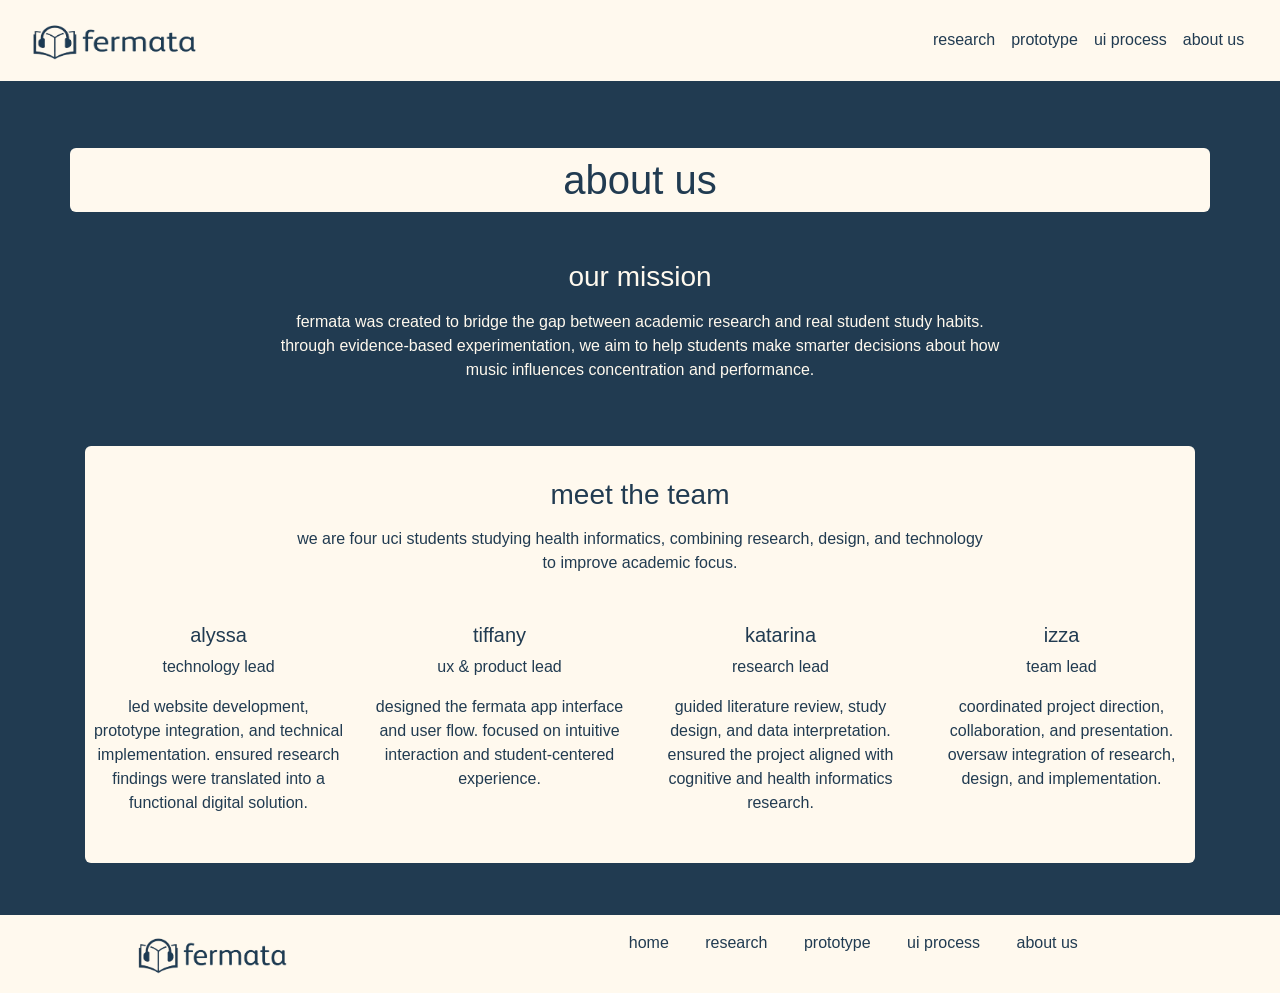
==== aboutus.html @ 36b7a8f8 "updates to index, created other pages" ====
<!DOCTYPE html>
<html lang="en">

<head>
  <meta charset="UTF-8">
  <meta name="viewport" content="width=device-width, initial-scale=1.0">
  
  <title>fermata - about us</title>
  <link rel="shortcut icon" type="image/jpg" href="elements/favicon.png">
  <link rel="stylesheet" href="https://cdn.jsdelivr.net/npm/bootstrap@4.6.2/dist/css/bootstrap.min.css">
  <link href="style.css" rel="stylesheet">
  <script src="https://code.jquery.com/jquery-3.5.1.slim.min.js"></script>
  <script src="https://cdn.jsdelivr.net/npm/bootstrap@4.6.0/dist/js/bootstrap.bundle.min.js"></script>
</head>

<body>
<div class="container my-2 d-flex justify-content-center align-items-center descriptions compact">
  <h1 class="mb-0">about us</h1>
</div>


<div class="container my-5 ">
    
 <!-- MISSION SECTION -->
  <div class="row mb-5">
    <div class="col-lg-8 mx-auto text-center">
      <h3 class="mb-3">our mission</h3>
      <p>
        fermata was created to bridge the gap between academic research and
        real student study habits. through evidence-based experimentation,
        we aim to help students make smarter decisions about how music
        influences concentration and performance.
      </p>
    </div>
  </div>
  <!-- HERO SECTION -->
  

 

  <!-- TEAM SECTION -->
<div class="descriptions compact">
    <div class=" mb-5 justify-content-center">
      <div class="col-lg-8 mx-auto text-center">
        <br>
        <h3 class="mb-3">meet the team</h3>
        <p>
          we are four uci students studying health informatics,
          combining research, design, and technology to improve academic focus.
        </p>
      </div>
    </div>
    <div class="row justify-content-center">
    <!-- Alyssa -->
    <div class="col-12 col-md-6 col-lg-3 mb-4">
      <div class="team-card text-center">
        <h5>alyssa</h5>
        <p class="role">technology lead</p>
        <p>
          led website development, prototype integration, and technical implementation.
          ensured research findings were translated into a functional digital solution.
        </p>
      </div>
    </div>

    <!-- Tiffany -->
    <div class="col-12 col-md-6 col-lg-3 mb-4">
      <div class="team-card text-center">
        <h5>tiffany</h5>
        <p class="role">ux & product lead</p>
        <p>
          designed the fermata app interface and user flow.
          focused on intuitive interaction and student-centered experience.
        </p>
      </div>
    </div>

    <!-- Katarina -->
    <div class="col-12 col-md-6 col-lg-3 mb-4">
      <div class="team-card text-center">
        <h5>katarina</h5>
        <p class="role">research lead</p>
        <p>
          guided literature review, study design, and data interpretation.
          ensured the project aligned with cognitive and health informatics research.
        </p>
      </div>
    </div>

    <!-- Izza -->
    <div class="col-12 col-md-6 col-lg-3 mb-4">
      <div class="team-card text-center">
        <h5>izza</h5>
        <p class="role">team lead</p>
        <p>
          coordinated project direction, collaboration, and presentation.
          oversaw integration of research, design, and implementation.
        </p>
      </div>
    </div>

    </div>
</div>

  <!-- Progress Scroll Bar -->
  <div id="scrollProgressBarContainer">
    <div id="scrollProgressBar"></div>
  </div>
  <nav class="navbar navbar-expand-md fixed-top">
    <div class="container-fluid">
      <a class="navbar-brand" href="index.html"><img src="elements/logo.png" height="45px" width="175px"></a>
      <button class="navbar-toggler" type="button" data-toggle="collapse" data-target="#navbarResponsive">
        <span class="navbar-toggler-icon custom-toggler"></span>
      </button>
      <div class="collapse navbar-collapse" id="navbarResponsive">
        <ul class="navbar-nav ml-auto">
          <li class="nav-item">
            <a class="nav-link" href="research.html">research</a>
          </li>
          <li class="nav-item">
            <a class="nav-link" href="prototype.html">prototype</a>
          </li>
          <li class="nav-item">
            <a class="nav-link" href="uiprocess.html">ui process</a>
          </li>
          <li class="nav-item">
            <a class="nav-link" href="aboutus.html">about us</a>
          </li>
        </ul>
      </div>
    </div>
  </nav>

<br>
<br>





  
  <!-- Scroll Progress Bar Script -->
  <script>
    window.addEventListener('scroll', function() {
      var scrollTop = window.scrollY || document.documentElement.scrollTop;
      var docHeight = document.documentElement.scrollHeight - document.documentElement.clientHeight;
      var scrolled = (scrollTop / docHeight) * 100;
      document.getElementById('scrollProgressBar').style.width = scrolled + '%';
    });
  </script>
</body>

<!--- Footer -->
<footer class="footer">
  <div class="container-fluid">
    <div class="row text-center">
      <div class="col-md-4">
        <a href="index.html"><img src="elements/logo.png" width="300px" height="50px"></a>
      </div>
      <div class="col-md-8 footer-text">
        <a href="index.html">home</a>
        <a href="research.html">research</a>
        <a href="prototype.html">prototype</a>
        <a href="uiprocess.html">ui process</a>
        <a href="aboutus.html">about us</a>
        
      </div>
    </div>
  </div>
</footer>
</html>
---- style.css ----
/* Scroll Progress Bar */
#scrollProgressBarContainer {
  position: fixed;
  top: 70px;
  left: 0;
  width: 100%;
  height: 5px;
  background: transparent;
  z-index: 2000;
}

#scrollProgressBar {
  height: 100%;
  width: 0;
  background: linear-gradient(90deg, #213B51 0%, #213B51 100%);
  transition: width 0.2s ease;
}
@import url('https://fonts.googleapis.com/css?family=Raleway:400,500,700');
@import url('https://fonts.googleapis.com/css?family=Varela:400,500,700');

html, body {
  height: 100%;
  width: 100%;
  font-family: 'Raleway', sans-serif;
  /* make room for fixed navbar */
  padding-top: 70px;
}

body {
  background-color: #213B51; 
  color:#fefcf8
}
  body {
    background-color: #213B51;
    color: #FFF9EE;
    /* small horizontal padding so content doesn't touch viewport edges */
    padding-left: 12px;
    padding-right: 12px;
  }

.navbar {
  padding: .8rem;
  background-color: #FFF9EE; 
  display: flex;
  justify-content: space-between;
  align-items: center;
}

.navbar-brand {
  margin-right: auto;
}

.navbar-nav {
  margin-left: auto !important;
}

.navbar .nav-link {
  color: #213B51; 
  font-family: 'Raleway', sans-serif; 
  text-decoration: none; 
}

.navbar .nav-link:hover {
  color: #213B51;
}

.navbar-toggler {
  border-color: rgba(255, 255, 255, 0.1); 
}

.navbar-toggler .custom-toggler {
  background-image: url("data:image/svg+xml;charset=utf8,%3Csvg viewBox='0 0 30 30' xmlns='http://www.w3.org/2000/svg'%3E%3Cpath stroke='%23213B51' stroke-width='2' stroke-linecap='round' stroke-miterlimit='10' d='M4 7h22M4 15h22M4 23h22'/%3E%3C/svg%3E");
}

.descriptions {
  background-color: #FFF9EE;
  color: #213B51; 
  padding: 2rem;
  border-radius: 8px;
  margin-bottom: 2rem;
}

.descriptions.compact {
  padding: 0.5rem;
  margin-bottom: 0.25rem;
  border-radius: 6px;
}
.footer {
  background-color: #FFF9EE; 
  padding: 1rem 0;
  text-align: center; 
  /* always span the viewport, ignoring body padding */
  position: relative;
  left: 50%;
  right: 50%;
  margin-left: -50vw;
  margin-right: -50vw;
  width: 100vw;
}

.footer .footer-text a {
  color: #213B51;
  margin: 0 1rem;
  font-family: 'Raleway', sans-serif; 
  text-decoration: none; 
}

.footer .footer-text a:hover {
  color: #FFF9EE; 
; 
}
.footer img {
    object-fit: contain; 
    width: 40%;
    height: auto;
  }

  .carousel-item-home{
    height:400px;
  }
  
  .carousel-inner img {
    width:100%;
    height: 100%;
  }
  .carousel-caption {
    position: absolute;
    top: 50%;
    transform: translateY(-50%);
  }
  .carousel-item {
    max-height: 400px; 
  }

  .carousel-item img {
    object-fit: contain;
    width: 100%;
    height: 100%;
  }

  .card {
    background-color: #fefcf8;
    color: #213B51; 
    border: none;
    border-radius: 8px;
    margin-bottom: 2rem;
  }

  .btn {
    background-color: #213B51; 
    color: #FFF9EE; 
    border: none;
    padding: 0.5rem 1rem;
    border-radius: 4px;
    text-decoration: none;
    font-family: 'Raleway', sans-serif; 
  }

  /* ensure card bodies stretch and buttons stick to bottom */
  .card {
    display: flex;
    flex-direction: column;
  }

  .card-body {
    display: flex;
    flex-direction: column;
  }

  .card-body .btn {
    margin-top: auto;
  }

  .btn:hover {
    background-color: #2d5a7b;
    color: #FFF9EE;
  }

  .card-title {
    font-family: 'Varela', sans-serif; 
    font-size: 2rem;
    margin-bottom: 0.5rem;
  }


  .card-img-top {
    height: 300px; ;
  }


  /* Research page stats */
.stat-box, .mini-stat-box, .callout-box {
  background: #fbf7ef; /* your cream */
  border-radius: 18px;
  padding: 18px;
  box-shadow: 0 10px 25px rgba(0,0,0,0.08);
}

.big-stat {
  font-size: 3rem;
  font-weight: 700;
  color: #1f3d4d; /* navy */
  line-height: 1;
}

.big-stat-sm {
  font-size: 2.2rem;
  font-weight: 700;
  color: #1f3d4d;
  line-height: 1;
  margin-bottom: 8px;
}

.stat-label {
  font-size: 1rem;
  color: #2b2b2b;
}

.mini-stat {
  font-size: 2rem;
  font-weight: 700;
  color: #1f3d4d;
  line-height: 1;
}

.mini-label {
  font-size: 0.95rem;
  color: #2b2b2b;
}
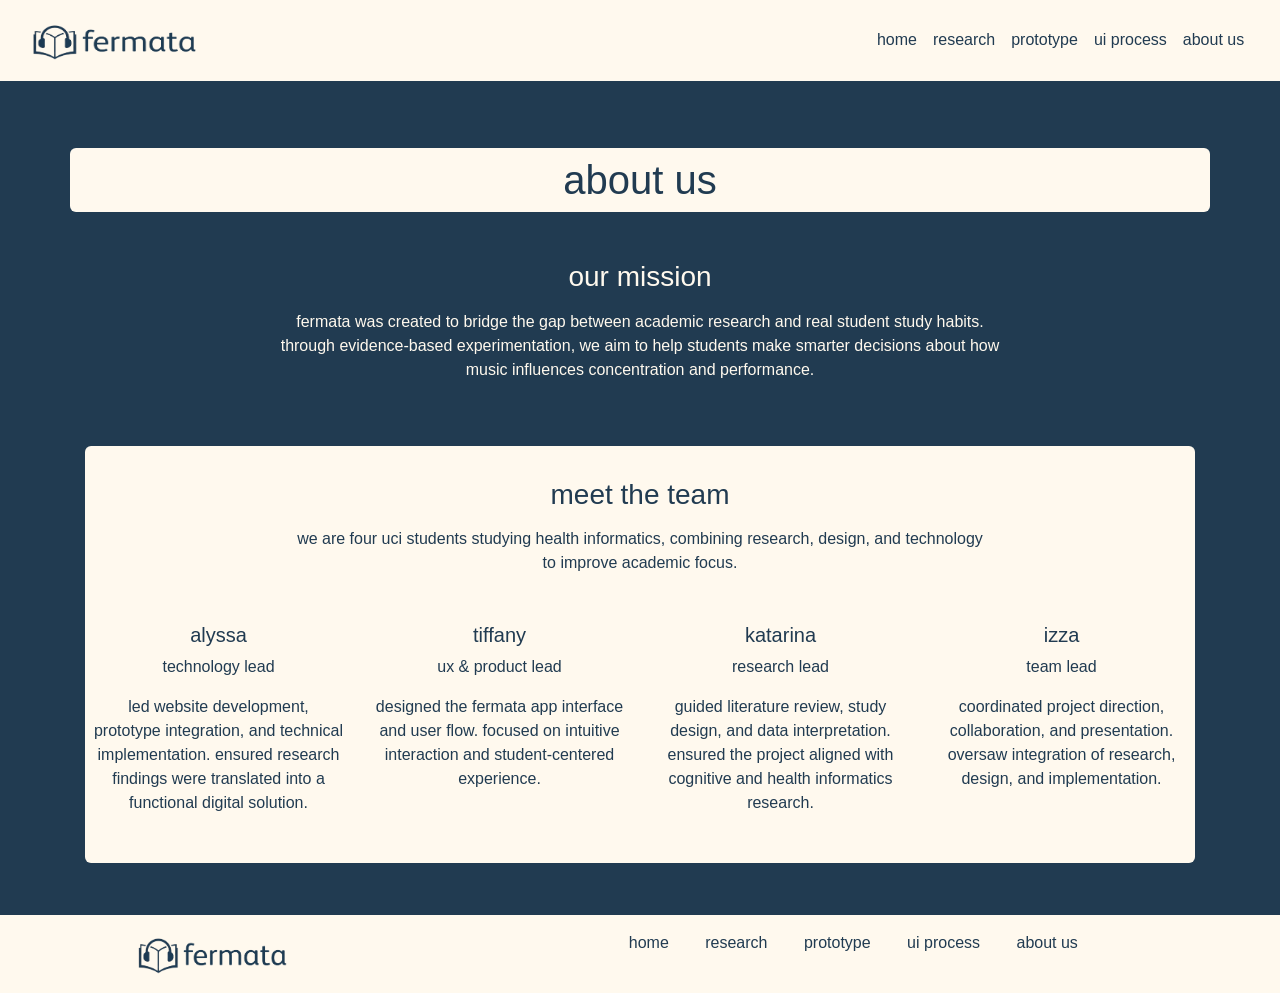
==== commit ae4bf707: "add home tab, make mobile responsive" ====
--- a/aboutus.html
+++ b/aboutus.html
@@ -115,6 +115,9 @@
       <div class="collapse navbar-collapse" id="navbarResponsive">
         <ul class="navbar-nav ml-auto">
           <li class="nav-item">
+            <a class="nav-link" href="index.html">home</a>
+          </li>
+          <li class="nav-item">
             <a class="nav-link" href="research.html">research</a>
           </li>
           <li class="nav-item">
--- a/style.css
+++ b/style.css
@@ -26,11 +26,9 @@
   padding-top: 70px;
 }
 
+  
+
 body {
-  background-color: #213B51; 
-  color:#fefcf8
-}
-  body {
     background-color: #213B51;
     color: #FFF9EE;
     /* small horizontal padding so content doesn't touch viewport edges */
@@ -61,7 +59,7 @@
 }
 
 .navbar .nav-link:hover {
-  color: #213B51;
+  color: #2d5a7b;
 }
 
 .navbar-toggler {
@@ -106,8 +104,7 @@
 }
 
 .footer .footer-text a:hover {
-  color: #FFF9EE; 
-; 
+  color: #2d5a7b; 
 }
 .footer img {
     object-fit: contain; 
@@ -226,4 +223,36 @@
 .mini-label {
   font-size: 0.95rem;
   color: #2b2b2b;
+}
+
+.img-fluid {
+  border-radius: 16px;
+  box-shadow: 0 10px 25px rgba(0,0,0,0.15);
+}
+
+.title-headings {
+  font-family: 'Varela', sans-serif;
+  color: #213B51;
+  background-color: #fbf7ef;
+  margin-top: 1.5rem;
+  margin-bottom: 1rem;
+}
+
+.graph-card {
+  background: #fbf7ef;
+  border-radius: 18px;
+  padding: 16px;
+  margin-bottom: 30px;
+  box-shadow: 0 10px 25px rgba(0,0,0,0.08);
+}
+
+.graph-card img {
+  width: 100%;
+  border-radius: 10px;
+}
+
+.graph-caption {
+  color: #213B51;
+  font-size: 0.95rem;
+  margin-top: 8px;
 }
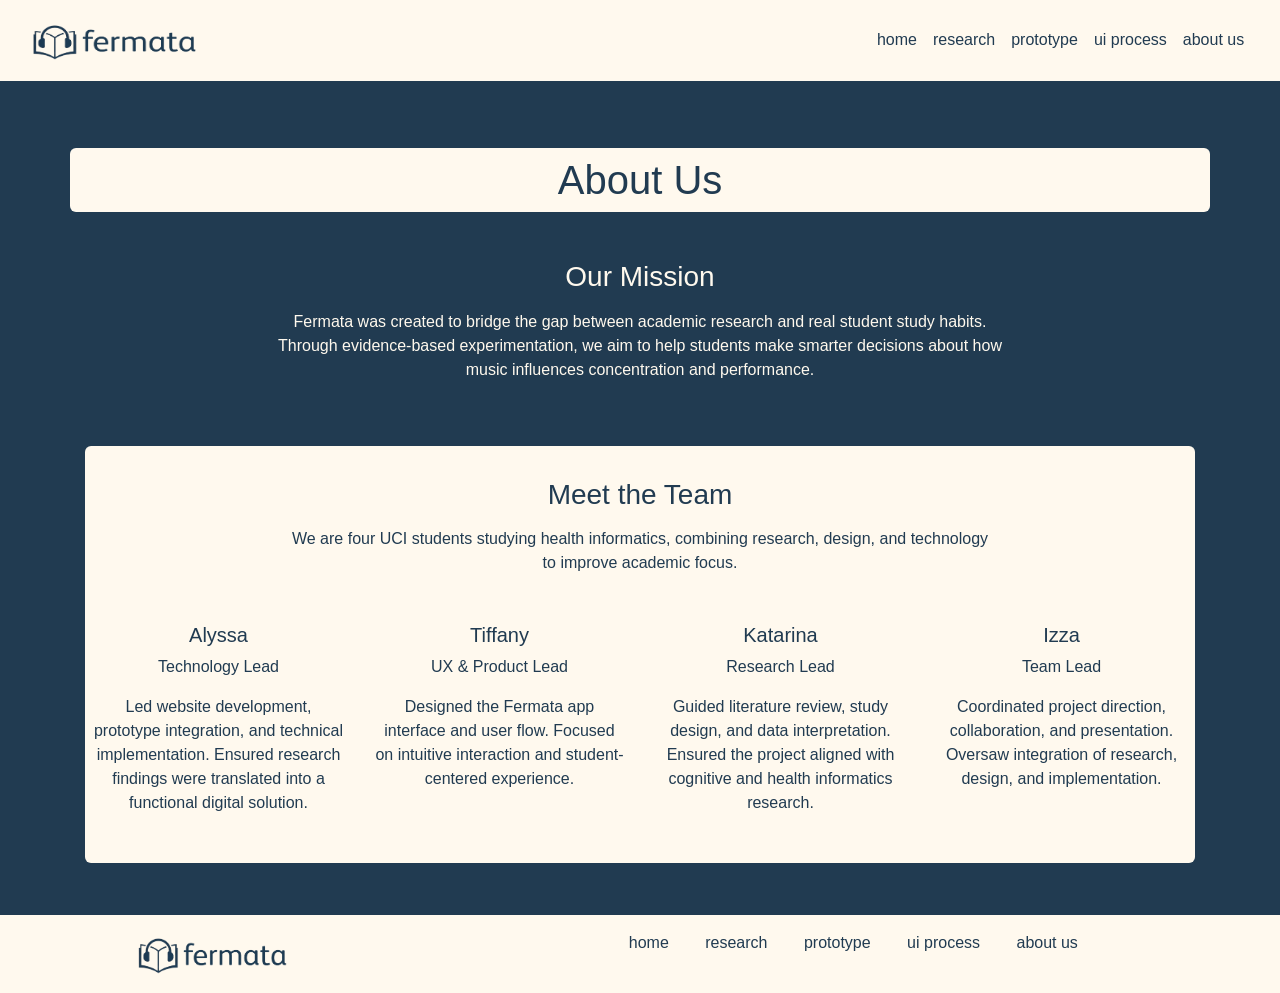
==== commit 75264a10: "capitalization" ====
--- a/aboutus.html
+++ b/aboutus.html
@@ -15,7 +15,7 @@
 
 <body>
 <div class="container my-2 d-flex justify-content-center align-items-center descriptions compact">
-  <h1 class="mb-0">about us</h1>
+  <h1 class="mb-0">About Us</h1>
 </div>
 
 
@@ -24,10 +24,10 @@
  <!-- MISSION SECTION -->
   <div class="row mb-5">
     <div class="col-lg-8 mx-auto text-center">
-      <h3 class="mb-3">our mission</h3>
+      <h3 class="mb-3">Our Mission</h3>
       <p>
-        fermata was created to bridge the gap between academic research and
-        real student study habits. through evidence-based experimentation,
+        Fermata was created to bridge the gap between academic research and
+        real student study habits. Through evidence-based experimentation,
         we aim to help students make smarter decisions about how music
         influences concentration and performance.
       </p>
@@ -43,9 +43,9 @@
     <div class=" mb-5 justify-content-center">
       <div class="col-lg-8 mx-auto text-center">
         <br>
-        <h3 class="mb-3">meet the team</h3>
+        <h3 class="mb-3">Meet the Team</h3>
         <p>
-          we are four uci students studying health informatics,
+          We are four UCI students studying health informatics,
           combining research, design, and technology to improve academic focus.
         </p>
       </div>
@@ -54,11 +54,11 @@
     <!-- Alyssa -->
     <div class="col-12 col-md-6 col-lg-3 mb-4">
       <div class="team-card text-center">
-        <h5>alyssa</h5>
-        <p class="role">technology lead</p>
+        <h5>Alyssa</h5>
+        <p class="role">Technology Lead</p>
         <p>
-          led website development, prototype integration, and technical implementation.
-          ensured research findings were translated into a functional digital solution.
+          Led website development, prototype integration, and technical implementation.
+          Ensured research findings were translated into a functional digital solution.
         </p>
       </div>
     </div>
@@ -66,11 +66,11 @@
     <!-- Tiffany -->
     <div class="col-12 col-md-6 col-lg-3 mb-4">
       <div class="team-card text-center">
-        <h5>tiffany</h5>
-        <p class="role">ux & product lead</p>
+        <h5>Tiffany</h5>
+        <p class="role">UX & Product Lead</p>
         <p>
-          designed the fermata app interface and user flow.
-          focused on intuitive interaction and student-centered experience.
+          Designed the Fermata app interface and user flow.
+          Focused on intuitive interaction and student-centered experience.
         </p>
       </div>
     </div>
@@ -78,11 +78,11 @@
     <!-- Katarina -->
     <div class="col-12 col-md-6 col-lg-3 mb-4">
       <div class="team-card text-center">
-        <h5>katarina</h5>
-        <p class="role">research lead</p>
+        <h5>Katarina</h5>
+        <p class="role">Research Lead</p>
         <p>
-          guided literature review, study design, and data interpretation.
-          ensured the project aligned with cognitive and health informatics research.
+          Guided literature review, study design, and data interpretation.
+          Ensured the project aligned with cognitive and health informatics research.
         </p>
       </div>
     </div>
@@ -90,11 +90,11 @@
     <!-- Izza -->
     <div class="col-12 col-md-6 col-lg-3 mb-4">
       <div class="team-card text-center">
-        <h5>izza</h5>
-        <p class="role">team lead</p>
+        <h5>Izza</h5>
+        <p class="role">Team Lead</p>
         <p>
-          coordinated project direction, collaboration, and presentation.
-          oversaw integration of research, design, and implementation.
+          Coordinated project direction, collaboration, and presentation.
+          Oversaw integration of research, design, and implementation.
         </p>
       </div>
     </div>
--- a/style.css
+++ b/style.css
@@ -15,8 +15,7 @@
   background: linear-gradient(90deg, #213B51 0%, #213B51 100%);
   transition: width 0.2s ease;
 }
-@import url('https://fonts.googleapis.com/css?family=Raleway:400,500,700');
-@import url('https://fonts.googleapis.com/css?family=Varela:400,500,700');
+@import url('https://fonts.googleapis.com/css2?family=Kano:wght@400;500;700&display=swap');
 
 html, body {
   height: 100%;
@@ -187,7 +186,7 @@
 
   /* Research page stats */
 .stat-box, .mini-stat-box, .callout-box {
-  background: #fbf7ef; /* your cream */
+  background: #fbf7ef; 
   border-radius: 18px;
   padding: 18px;
   box-shadow: 0 10px 25px rgba(0,0,0,0.08);
@@ -196,7 +195,7 @@
 .big-stat {
   font-size: 3rem;
   font-weight: 700;
-  color: #1f3d4d; /* navy */
+  color: #1f3d4d; 
   line-height: 1;
 }
 
